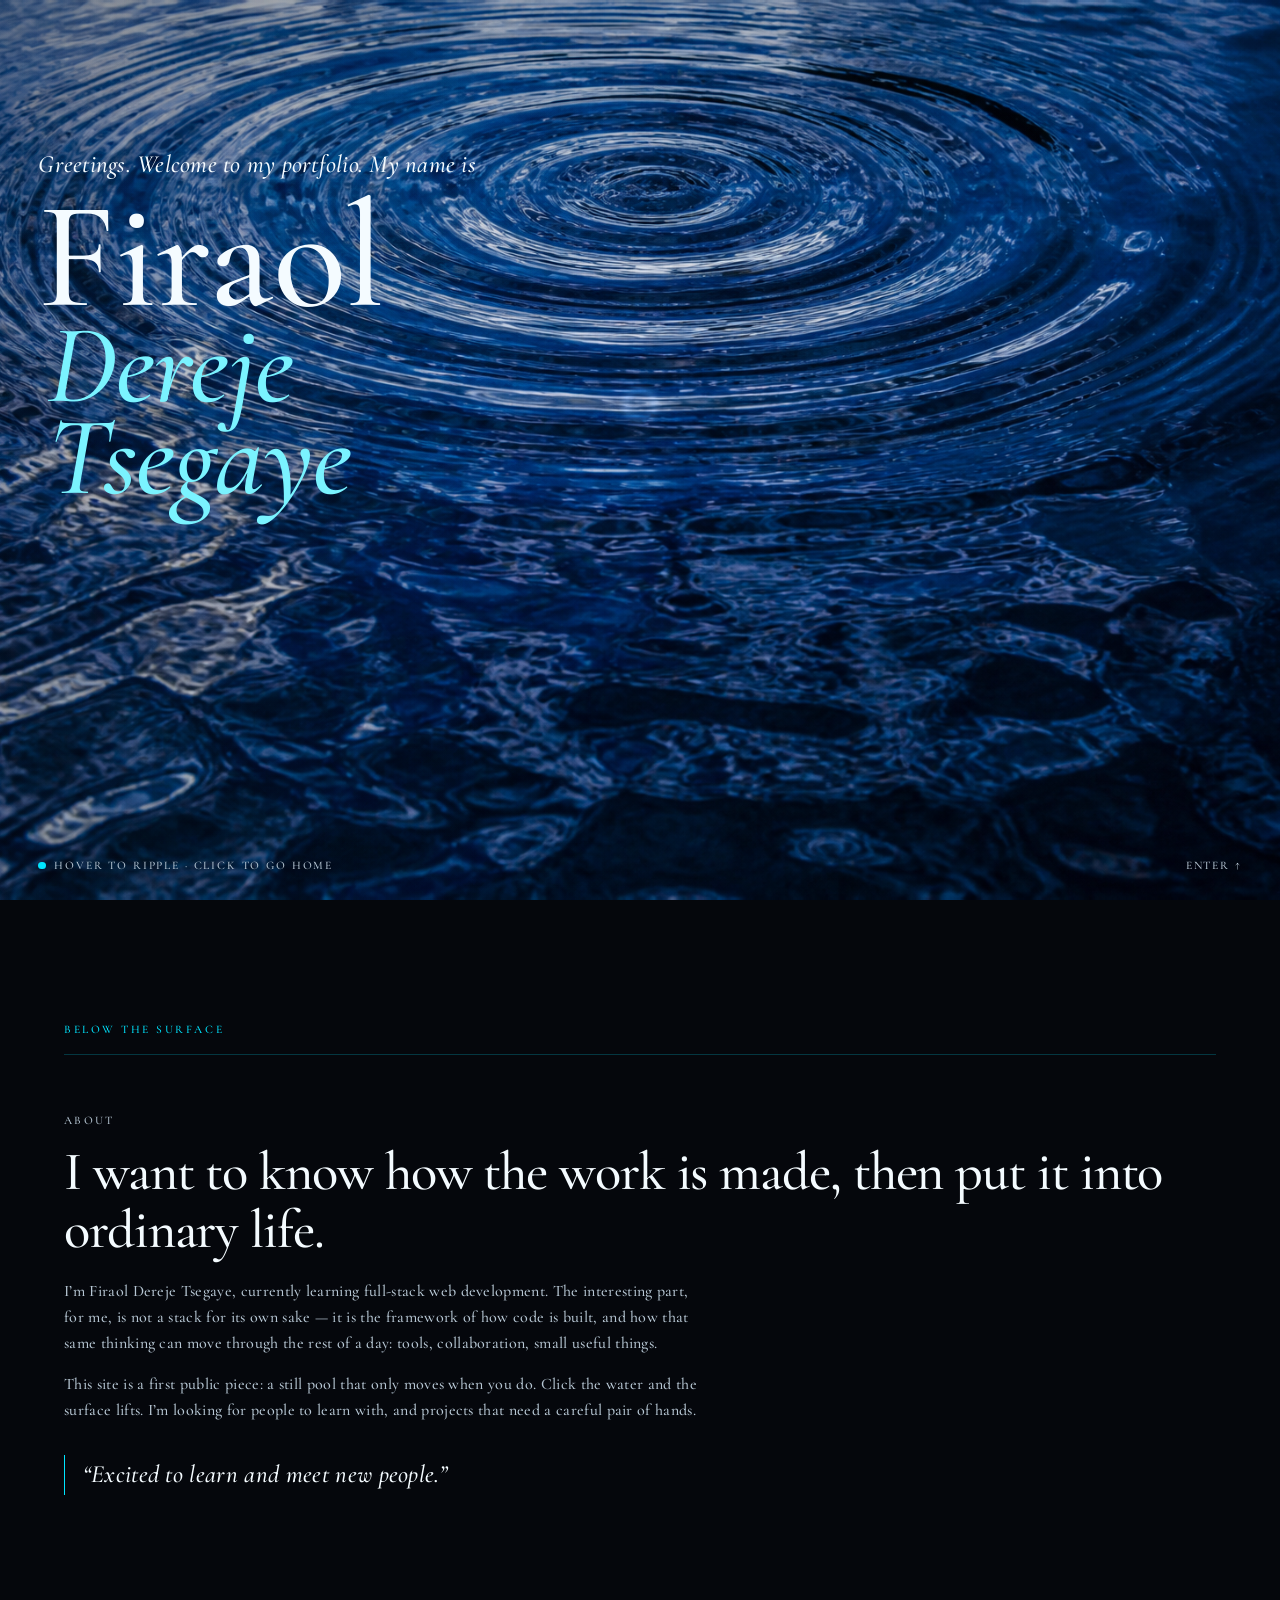
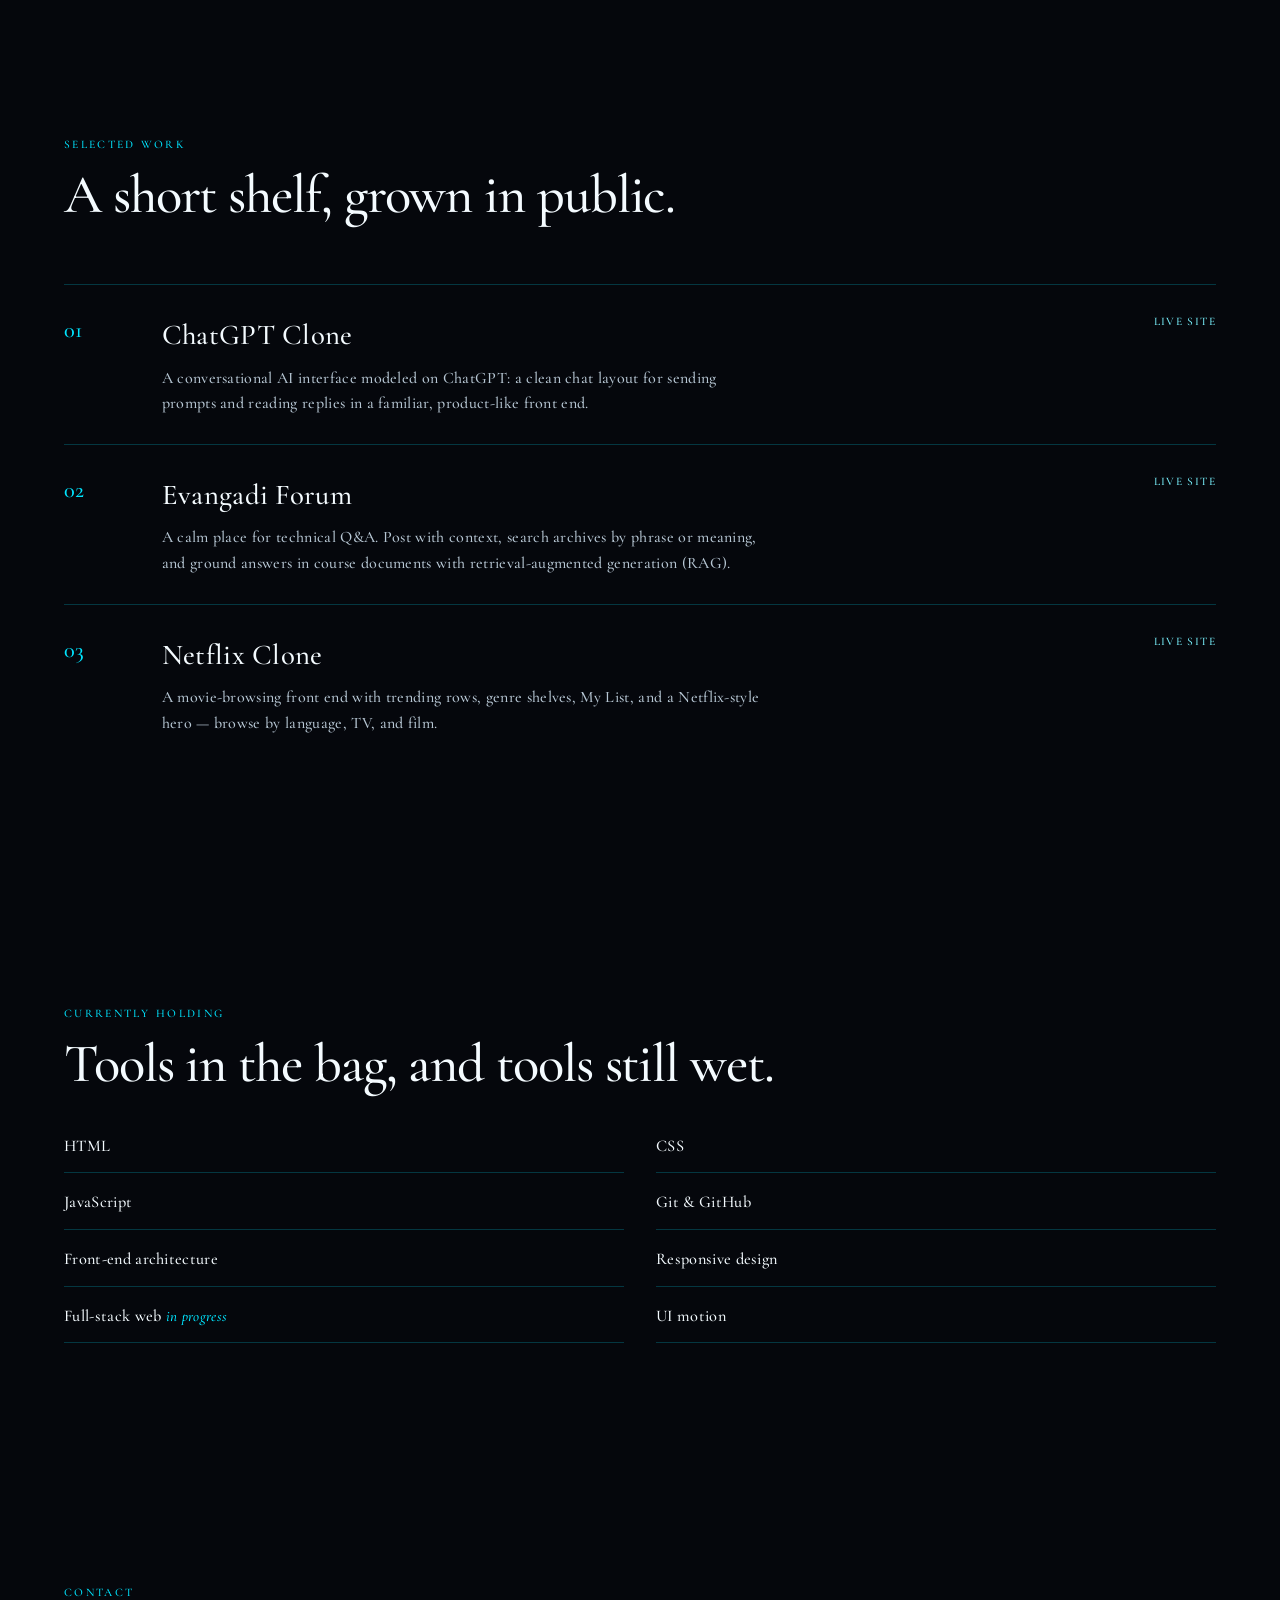
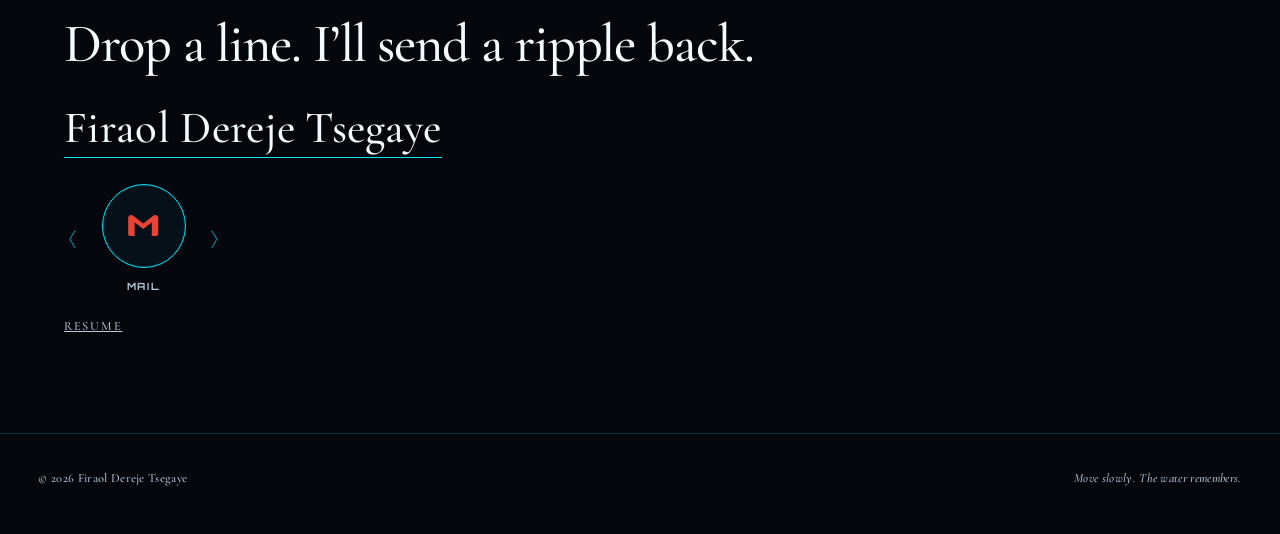
==== index.html @ aca21ef6 "Add files via upload" ====
<!DOCTYPE html>
<html lang="en">
  <head>
    <meta charset="UTF-8" />
    <meta name="viewport" content="width=device-width, initial-scale=1" />
    <title>Firaol Dereje Tsegaye — Digital Architect</title>
    <meta
      name="description"
      content="Portfolio of Firaol Dereje Tsegaye. Move across the water, then click to enter a neon home built for front-end architecture and responsive design."
    />
    <link rel="icon" href="assets/favicon.svg" type="image/svg+xml" />
    <link rel="preconnect" href="https://fonts.googleapis.com" />
    <link rel="preconnect" href="https://fonts.gstatic.com" crossorigin />
    <link
      href="https://fonts.googleapis.com/css2?family=Cormorant+Garamond:ital,wght@0,500;0,600;1,500&family=Orbitron:wght@500;700;800&family=Rajdhani:wght@400;500;600;700&family=Share+Tech+Mono&display=swap"
      rel="stylesheet"
    />
    <link rel="stylesheet" href="css/styles.css" />
  </head>
  <body class="is-splash">
    <a class="skip" href="#home">Skip to home</a>

    <section class="splash" id="splash" aria-label="Water surface intro" tabindex="0">
      <canvas id="water" class="water" aria-hidden="true"></canvas>
      <div class="hero-shade"></div>
      <div class="hero-copy">
        <p class="greeting">Greetings. Welcome to my portfolio. My name is</p>
        <h1>
          <span class="given">Firaol</span>
          <span class="family">Dereje Tsegaye</span>
        </h1>
      </div>
      <p class="hint">
        <span class="hint-dot"></span>
        Hover to ripple · Click to go home
      </p>
      <p class="dive">Enter <span aria-hidden="true">↑</span></p>
    </section>

    <header class="site-header">
      <a class="mark" href="#splash" id="back-to-surface" aria-label="Return to water surface">
        <span class="mark-rings" aria-hidden="true"></span>
        <span class="mark-name">FDT</span>
      </a>
      <button class="nav-toggle" type="button" aria-expanded="false" aria-controls="site-nav">
        <span class="sr-only">Menu</span>
        <span></span>
        <span></span>
      </button>
      <nav id="site-nav" class="nav" aria-label="Primary">
        <a href="#home">Home</a>
        <a href="#work">Projects</a>
        <a href="#about">About</a>
        <a href="#contact">Contact</a>
      </nav>
    </header>

    <main aria-hidden="true">
      <section class="home" id="home">
        <canvas id="water-home" class="water water-home" aria-hidden="true"></canvas>
        <div class="home-shade"></div>
        <div class="home-grid" aria-hidden="true"></div>
        <div class="home-floor" aria-hidden="true"></div>
        <pre class="home-code home-code-a" aria-hidden="true">const surface = {
  ripple(x, y) {
    energy.write(x, y);
    return render();
  }
};</pre>
        <pre class="home-code home-code-b" aria-hidden="true">&lt;Architect
  stack="front-end"
  mode="responsive"
/&gt;</pre>

        <div class="home-layout">
          <div class="home-copy">
            <p class="home-badge">DIGITAL ARCHITECT_</p>
            <h2 class="home-title">
              BUILDING THE <span class="accent">WEB_</span>
              ONE LINE OF CODE AT A TIME.
            </h2>
            <p class="home-bio">
              I am Firaol Dereje Tsegaye, a passionate web developer dedicated to
              turning complex concepts into clean, intuitive, and high-performing
              digital experiences. I specialize in front-end architecture and
              responsive design.
            </p>
            <div class="home-cta">
              <a class="btn btn-solid" href="#work">&gt; EXPLORE PROJECTS</a>
              <a class="btn btn-ghost" href="resume.html">&gt; VIEW RESUME</a>
            </div>
          </div>
        </div>
      </section>

      <section class="panel about" id="about">
        <div class="panel-rule" aria-hidden="true">below the surface</div>
        <div class="about-grid reveal">
          <div class="about-copy">
            <p class="kicker">About</p>
            <h2>I want to know how the work is made, then put it into ordinary life.</h2>
            <p>
              I’m Firaol Dereje Tsegaye, currently learning full-stack web development.
              The interesting part, for me, is not a stack for its own sake — it is
              the framework of how code is built, and how that same thinking can
              move through the rest of a day: tools, collaboration, small useful things.
            </p>
            <p>
              This site is a first public piece: a still pool that only moves when you do.
              Click the water and the surface lifts. I’m looking for people to learn with,
              and projects that need a careful pair of hands.
            </p>
            <blockquote>
              “Excited to learn and meet new people.”
            </blockquote>
          </div>
        </div>
      </section>

      <section class="panel work" id="work">
        <div class="panel-head reveal">
          <p class="kicker">Selected work</p>
          <h2>A short shelf, grown in public.</h2>
        </div>
        <ol class="work-list">
          <li class="reveal">
            <span class="idx">01</span>
            <div>
              <h3>
                <a class="preview-link" href="https://gpt-clone-phi-virid.vercel.app" target="_blank" rel="noopener noreferrer">
                  ChatGPT Clone
                  <span class="preview-pop" aria-hidden="true">
                    <img src="assets/projects/chatgpt-clone.png" alt="" width="1440" height="900" />
                  </span>
                </a>
              </h3>
              <p>
                A conversational AI interface modeled on ChatGPT: a clean chat
                layout for sending prompts and reading replies in a familiar,
                product-like front end.
              </p>
            </div>
            <a class="meta preview-link" href="https://gpt-clone-phi-virid.vercel.app" target="_blank" rel="noopener noreferrer">
              Live site
              <span class="preview-pop" aria-hidden="true">
                <img src="assets/projects/chatgpt-clone.png" alt="" width="1440" height="900" />
              </span>
            </a>
          </li>
          <li class="reveal">
            <span class="idx">02</span>
            <div>
              <h3>
                <a class="preview-link" href="https://ai-powered-evangadi-forum-project-drab.vercel.app" target="_blank" rel="noopener noreferrer">
                  Evangadi Forum
                  <span class="preview-pop" aria-hidden="true">
                    <img src="assets/projects/evangadi-forum.png" alt="" width="1440" height="900" />
                  </span>
                </a>
              </h3>
              <p>
                A calm place for technical Q&amp;A. Post with context, search archives
                by phrase or meaning, and ground answers in course documents with
                retrieval-augmented generation (RAG).
              </p>
            </div>
            <a class="meta preview-link" href="https://ai-powered-evangadi-forum-project-drab.vercel.app" target="_blank" rel="noopener noreferrer">
              Live site
              <span class="preview-pop" aria-hidden="true">
                <img src="assets/projects/evangadi-forum.png" alt="" width="1440" height="900" />
              </span>
            </a>
          </li>
          <li class="reveal">
            <span class="idx">03</span>
            <div>
              <h3>
                <a class="preview-link" href="https://netclonemovie.netlify.app" target="_blank" rel="noopener noreferrer">
                  Netflix Clone
                  <span class="preview-pop" aria-hidden="true">
                    <img src="assets/projects/netflix-clone.png" alt="" width="1280" height="682" />
                  </span>
                </a>
              </h3>
              <p>
                A movie-browsing front end with trending rows, genre shelves,
                My List, and a Netflix-style hero — browse by language, TV, and film.
              </p>
            </div>
            <a class="meta preview-link" href="https://netclonemovie.netlify.app" target="_blank" rel="noopener noreferrer">
              Live site
              <span class="preview-pop" aria-hidden="true">
                <img src="assets/projects/netflix-clone.png" alt="" width="1280" height="682" />
              </span>
            </a>
          </li>
        </ol>
      </section>

      <section class="panel skills" id="skills">
        <div class="skills-grid reveal">
          <div>
            <p class="kicker">Currently holding</p>
            <h2>Tools in the bag, and tools still wet.</h2>
          </div>
          <ul class="inventory">
            <li>HTML</li>
            <li>CSS</li>
            <li>JavaScript</li>
            <li>Git &amp; GitHub</li>
            <li>Front-end architecture</li>
            <li>Responsive design</li>
            <li>Full-stack web <em>in progress</em></li>
            <li>UI motion</li>
          </ul>
        </div>
      </section>

      <section class="panel contact" id="contact">
        <div class="contact-block reveal">
          <p class="kicker">Contact</p>
          <h2>Drop a line. I’ll send a ripple back.</h2>
          <p class="mail">Firaol Dereje Tsegaye</p>
          <div class="contact-shuffle" data-contact-shuffle>
            <button class="contact-arrow contact-arrow-prev" type="button" aria-label="Previous contact">
              <svg viewBox="0 0 8 22" aria-hidden="true">
                <path d="M7 1 1 11l6 10" fill="none" stroke="currentColor" stroke-width="1.15" stroke-linecap="round" stroke-linejoin="round" />
              </svg>
            </button>
            <div class="contact-viewport">
              <div class="contact-track">
            <a class="contact-orb contact-orb--mail is-active" href="mailto:firaoltsehaye183@gmail.com" aria-label="Email firaoltsehaye183@gmail.com">
              <span class="contact-disc">
                <span class="contact-orb-light" aria-hidden="true"></span>
                <svg class="contact-orb-logo" viewBox="0 0 24 24" aria-hidden="true">
                  <path fill="currentColor" d="M1.5 6.2v11.1c0 .9.7 1.6 1.6 1.6H6V9.2l6 4.7 6-4.7V18.9h2.9c.9 0 1.6-.7 1.6-1.6V6.2c0-1.7-1.9-2.7-3.3-1.6L12 10.1 4.8 4.6C3.4 3.5 1.5 4.5 1.5 6.2Z"/>
                </svg>
              </span>
              <span class="contact-orb-name">Mail</span>
            </a>
            <a class="contact-orb contact-orb--phone" href="tel:+13017289573" aria-label="Call 301-728-9573" tabindex="-1" aria-hidden="true">
              <span class="contact-disc">
                <span class="contact-orb-light" aria-hidden="true"></span>
                <svg class="contact-orb-logo" viewBox="0 0 24 24" aria-hidden="true">
                  <path fill="currentColor" d="M7.1 2.8h2.4l1.2 3.5-2 1.4a13.2 13.2 0 0 0 6.6 6.6l1.4-2 3.5 1.2v2.4c0 1.1-.9 2-2 2C10.4 18 6 13.6 6 4.8c0-1.1.9-2 2-2Z"/>
                </svg>
              </span>
              <span class="contact-orb-name">Phone</span>
            </a>
            <a class="contact-orb contact-orb--telegram" href="https://t.me/Truthabove" target="_blank" rel="noopener noreferrer" aria-label="Telegram @Truthabove" tabindex="-1" aria-hidden="true">
              <span class="contact-disc">
                <span class="contact-orb-light" aria-hidden="true"></span>
                <svg class="contact-orb-logo" viewBox="0 0 24 24" aria-hidden="true">
                  <path fill="currentColor" d="M21.5 3.6 2.7 10.8c-1 .4-1 1.2-.2 1.5l4.8 1.5 1.8 5.6c.2.7.8.9 1.3.4l2.6-2.8 4.9 3.6c.9.6 1.6.3 1.8-.8L22.8 4.9c.3-1.2-.4-1.7-1.3-1.3Z"/>
                </svg>
              </span>
              <span class="contact-orb-name">Telegram</span>
            </a>
            <a class="contact-orb contact-orb--github" href="https://github.com/" target="_blank" rel="noopener noreferrer" aria-label="GitHub" tabindex="-1" aria-hidden="true">
              <span class="contact-disc">
                <span class="contact-orb-light" aria-hidden="true"></span>
                <svg class="contact-orb-logo" viewBox="0 0 24 24" aria-hidden="true">
                  <path fill="currentColor" d="M12 1.6C6.2 1.6 1.5 6.3 1.5 12.1c0 4.6 3 8.6 7.2 10 .5.1.7-.2.7-.5v-1.8c-2.9.6-3.5-1.4-3.5-1.4-.5-1.2-1.1-1.5-1.1-1.5-.9-.6.1-.6.1-.6 1 .1 1.6 1.1 1.6 1.1.9 1.6 2.4 1.1 3 .9.1-.7.4-1.1.6-1.4-2.3-.3-4.8-1.2-4.8-5.2 0-1.1.4-2.1 1.1-2.8-.1-.3-.5-1.4.1-2.9 0 0 .9-.3 2.9 1.1a10 10 0 0 1 5.3 0c2-1.4 2.9-1.1 2.9-1.1.6 1.5.2 2.6.1 2.9.7.7 1.1 1.7 1.1 2.8 0 4-2.5 4.9-4.8 5.2.4.3.7 1 .7 2v2.3c0 .3.2.6.7.5 4.2-1.4 7.2-5.4 7.2-10C22.5 6.3 17.8 1.6 12 1.6Z"/>
                </svg>
              </span>
              <span class="contact-orb-name">GitHub</span>
            </a>
              </div>
            </div>
            <button class="contact-arrow contact-arrow-next" type="button" aria-label="Next contact">
              <svg viewBox="0 0 8 22" aria-hidden="true">
                <path d="M1 1l6 10-6 10" fill="none" stroke="currentColor" stroke-width="1.15" stroke-linecap="round" stroke-linejoin="round" />
              </svg>
            </button>
          </div>
          <div class="contact-links">
            <a href="resume.html">Resume</a>
          </div>
        </div>
      </section>
    </main>

    <footer class="site-footer">
      <p>© <span id="year">2026</span> Firaol Dereje Tsegaye</p>
      <p class="quiet">Move slowly. The water remembers.</p>
    </footer>

    <script type="module" src="js/site.js"></script>
  </body>
</html>
<!-- made by Firaol Dereje Tsegaye -->
---- css/styles.css ----
:root {
  --ink: #05070c;
  --deep: #070b12;
  --pool: #0a1420;
  --mist: #b7c7d4;
  --foam: #f4fbff;
  --gold: #00e5ff;
  --gold-soft: #7af3ff;
  --cyan: #00e5ff;
  --cyan-dim: rgba(0, 229, 255, 0.18);
  --line: rgba(0, 229, 255, 0.22);
  --serif: "Cormorant Garamond", "Palatino Linotype", Palatino, "Times New Roman", serif;
  --sans: "Rajdhani", "Segoe UI", Helvetica, Arial, sans-serif;
  --display: "Orbitron", "Rajdhani", sans-serif;
  --mono: "Share Tech Mono", "Courier New", monospace;
  --pad: clamp(1.25rem, 3vw, 2.5rem);
  --max: 72rem;
}

*,
*::before,
*::after {
  box-sizing: border-box;
}

html {
  scroll-behavior: smooth;
}

body {
  margin: 0;
  color: var(--foam);
  background: var(--ink);
  font-family: var(--sans);
  font-weight: 500;
  line-height: 1.6;
  letter-spacing: 0.02em;
}

body.is-splash {
  overflow: hidden;
  font-family: var(--serif);
}

body.is-entered {
  font-family: var(--sans);
}

img {
  max-width: 100%;
  display: block;
}

a {
  color: inherit;
}

.skip {
  position: absolute;
  left: 1rem;
  top: -4rem;
  z-index: 50;
  padding: 0.6rem 0.9rem;
  background: var(--cyan);
  color: var(--ink);
  text-decoration: none;
}

.skip:focus {
  top: 1rem;
}

.sr-only {
  position: absolute;
  width: 1px;
  height: 1px;
  padding: 0;
  margin: -1px;
  overflow: hidden;
  clip: rect(0, 0, 0, 0);
  white-space: nowrap;
  border: 0;
}

.site-header {
  position: fixed;
  inset: 0 0 auto;
  z-index: 8;
  display: flex;
  align-items: center;
  justify-content: space-between;
  padding: 1.1rem var(--pad);
  opacity: 0;
  pointer-events: none;
  transition: opacity 0.4s ease 0.45s;
}

body.is-entered .site-header {
  opacity: 1;
  pointer-events: auto;
}

.mark {
  display: flex;
  align-items: center;
  gap: 0.7rem;
  text-decoration: none;
  font-size: 0.78rem;
  letter-spacing: 0.18em;
  text-transform: uppercase;
}

.mark-rings {
  width: 1.35rem;
  height: 1.35rem;
  border: 1px solid var(--cyan);
  border-radius: 50%;
  box-shadow: 0 0 0 4px rgba(0, 229, 255, 0.18), 0 0 0 8px rgba(0, 229, 255, 0.08);
}

.nav {
  display: flex;
  gap: 1.6rem;
}

.nav a {
  text-decoration: none;
  font-size: 0.72rem;
  letter-spacing: 0.16em;
  text-transform: uppercase;
  color: var(--mist);
  position: relative;
}

.nav a.is-active,
.nav a:hover {
  color: var(--foam);
}

.nav a.is-active::after {
  content: "";
  position: absolute;
  left: 0;
  right: 0;
  bottom: -0.35rem;
  height: 1px;
  background: var(--cyan);
}

.nav-toggle {
  display: none;
  width: 2.4rem;
  height: 2.4rem;
  border: 1px solid var(--line);
  background: transparent;
  padding: 0;
}

.nav-toggle span:not(.sr-only) {
  display: block;
  width: 1rem;
  height: 1px;
  margin: 0.28rem auto;
  background: var(--foam);
}

.splash {
  position: fixed;
  inset: 0;
  z-index: 30;
  min-height: 100dvh;
  isolation: isolate;
  overflow: hidden;
  touch-action: manipulation;
  cursor: pointer;
  transform: translateY(0);
  transition: transform 1.05s cubic-bezier(0.76, 0, 0.18, 1);
}

body.is-entered .splash {
  transform: translateY(-110%);
  pointer-events: none;
}

.hero-copy h1 {
  margin: 0;
  font-family: var(--serif);
  font-weight: 500;
  line-height: 0.82;
  letter-spacing: -0.03em;
  transition: font-family 0.45s ease, letter-spacing 0.45s ease, font-weight 0.45s ease;
}

body.is-entered .splash h1 {
  font-family: var(--display);
  font-weight: 700;
  letter-spacing: 0.04em;
  text-transform: uppercase;
  line-height: 0.9;
}

body.is-entered .splash h1 .family {
  font-style: normal;
}

.water {
  position: absolute;
  inset: 0;
  width: 100%;
  height: 100%;
  display: block;
}

.hero-shade {
  position: absolute;
  inset: 0;
  background:
    linear-gradient(180deg, rgba(5, 10, 20, 0.22), transparent 32%),
    linear-gradient(90deg, rgba(5, 10, 20, 0.28), transparent 48%);
  pointer-events: none;
}

.hero-copy {
  position: relative;
  z-index: 2;
  max-width: 38rem;
  padding: calc(7rem + 4vh) var(--pad) 8rem;
  pointer-events: none;
}

.greeting {
  margin: 0 0 0.85rem;
  max-width: 28rem;
  font-family: var(--serif);
  font-size: clamp(1.15rem, 2.4vw, 1.55rem);
  font-weight: 500;
  font-style: italic;
  line-height: 1.35;
  letter-spacing: 0.01em;
  color: var(--foam);
}

h1 .given,
h1 .family {
  display: block;
  font-size: clamp(4.4rem, 14vw, 9.5rem);
}

h1 .family {
  font-style: italic;
  color: var(--gold-soft);
  padding-left: 0.08em;
  font-size: clamp(3.2rem, 10vw, 7rem);
}

.hint,
.dive {
  position: absolute;
  z-index: 2;
  font-size: 0.72rem;
  letter-spacing: 0.16em;
  text-transform: uppercase;
  color: var(--mist);
}

.hint {
  left: var(--pad);
  bottom: 1.6rem;
  display: flex;
  align-items: center;
  gap: 0.55rem;
  margin: 0;
  pointer-events: none;
}

.hint-dot {
  width: 0.45rem;
  height: 0.45rem;
  border-radius: 50%;
  background: var(--cyan);
  box-shadow: 0 0 0 0 rgba(0, 229, 255, 0.6);
  animation: pulse 2.4s ease-out infinite;
}

.dive {
  right: var(--pad);
  bottom: 1.6rem;
  margin: 0;
  pointer-events: none;
}

.panel {
  position: relative;
  padding: clamp(4.5rem, 10vw, 7.5rem) var(--pad);
  background: var(--ink);
}

.panel-rule {
  max-width: var(--max);
  margin: 0 auto 3.5rem;
  padding-bottom: 1rem;
  border-bottom: 1px solid var(--line);
  font-size: 0.72rem;
  letter-spacing: 0.22em;
  text-transform: uppercase;
  color: var(--gold);
}

.kicker {
  margin: 0 0 0.8rem;
  font-size: 0.72rem;
  letter-spacing: 0.2em;
  text-transform: uppercase;
  color: var(--gold);
}

h2 {
  margin: 0 0 1.2rem;
  font-family: var(--serif);
  font-size: clamp(2.1rem, 4.4vw, 3.4rem);
  font-weight: 500;
  line-height: 1.08;
  letter-spacing: -0.02em;
}

.about-grid,
.skills-grid,
.work-list,
.panel-head,
.contact-block {
  max-width: var(--max);
  margin: 0 auto;
}

.about-copy p {
  color: var(--mist);
  max-width: 40rem;
}

blockquote {
  margin: 2rem 0 0;
  padding-left: 1.1rem;
  border-left: 1px solid var(--gold);
  font-family: var(--serif);
  font-size: 1.55rem;
  font-style: italic;
  color: var(--foam);
}

.work-list {
  list-style: none;
  padding: 2.5rem 0 0;
  margin: 0 auto;
}

.work-list li {
  display: grid;
  grid-template-columns: 4.5rem 1fr auto;
  gap: 1.2rem 1.6rem;
  padding: 1.7rem 0;
  border-top: 1px solid var(--line);
  align-items: start;
}

.preview-link {
  position: relative;
  display: inline-block;
}

.preview-pop {
  position: absolute;
  left: 0;
  top: calc(100% + 0.65rem);
  bottom: auto;
  width: min(24rem, 72vw);
  padding: 0.35rem;
  background: #071018;
  border: 1px solid var(--cyan);
  box-shadow: 0 16px 48px rgba(0, 0, 0, 0.55), 0 0 24px rgba(0, 229, 255, 0.18);
  opacity: 0;
  visibility: hidden;
  pointer-events: none;
  transform: translateY(0.35rem) scale(0.98);
  transition: opacity 0.18s ease, transform 0.18s ease, visibility 0.18s ease;
  z-index: 40;
}

.preview-pop img {
  display: block;
  width: 100%;
  height: auto;
  aspect-ratio: 16 / 10;
  object-fit: cover;
  object-position: top center;
}

.preview-link.meta .preview-pop,
.resume-tech .preview-pop {
  left: auto;
  right: 0;
}

.preview-link:hover .preview-pop,
.preview-link.is-hot .preview-pop,
.preview-link:focus-visible .preview-pop {
  opacity: 1;
  visibility: visible;
  transform: none;
}

.idx {
  font-family: var(--serif);
  font-size: 1.4rem;
  color: var(--gold);
}

.work-list h3 {
  margin: 0 0 0.45rem;
  font-family: var(--serif);
  font-size: 1.8rem;
  font-weight: 500;
}

.work-list h3 a {
  text-decoration: none;
}

.work-list h3 a:hover {
  color: var(--gold-soft);
}

.work-list p {
  margin: 0;
  color: var(--mist);
  max-width: 38rem;
}

.meta {
  font-size: 0.72rem;
  letter-spacing: 0.12em;
  text-transform: uppercase;
  color: var(--gold-soft);
  text-decoration: none;
  white-space: nowrap;
}

.inventory {
  display: grid;
  grid-template-columns: 1fr 1fr;
  gap: 0.15rem 2rem;
  list-style: none;
  margin: 0;
  padding: 0.4rem 0 0;
}

.inventory li {
  padding: 0.85rem 0;
  border-bottom: 1px solid var(--line);
  font-size: 1.02rem;
}

.inventory em {
  font-family: var(--serif);
  font-style: italic;
  color: var(--gold);
  font-size: 0.92em;
}

.contact {
  padding-bottom: 6rem;
}

.mail {
  display: inline-block;
  margin: 0.4rem 0 1.6rem;
  font-family: var(--serif);
  font-size: clamp(1.6rem, 4vw, 2.8rem);
  text-decoration: none;
  border-bottom: 1px solid var(--gold);
  line-height: 1.3;
}

.mail:hover {
  color: var(--gold-soft);
}

.contact-shuffle {
  --contact-slot: 6.75rem;
  display: flex;
  align-items: center;
  gap: 0.55rem;
  margin: 0 0 1.4rem;
}

.contact-viewport {
  width: var(--contact-slot);
  overflow: hidden;
}

.contact-track {
  display: flex;
  width: max-content;
  transform: translate3d(calc(var(--contact-i, 0) * var(--contact-slot) * -1), 0, 0);
  transition: transform 0.48s cubic-bezier(0.22, 1, 0.36, 1);
}

.contact-arrow {
  display: grid;
  place-items: center;
  flex: 0 0 auto;
  width: 1.05rem;
  height: 2.6rem;
  padding: 0;
  border: none;
  background: transparent;
  color: var(--cyan);
  cursor: pointer;
  opacity: 0.72;
}

.contact-arrow svg {
  display: block;
  width: 0.42rem;
  height: 1.15rem;
}

.contact-arrow:hover,
.contact-arrow:focus-visible {
  opacity: 1;
}

.contact-arrow:focus-visible {
  outline: 1px solid var(--gold-soft);
  outline-offset: 3px;
}

.contact-orb {
  display: flex;
  flex-direction: column;
  align-items: center;
  gap: 0.7rem;
  flex: 0 0 var(--contact-slot);
  width: var(--contact-slot);
  text-decoration: none;
  color: inherit;
}

.contact-disc {
  position: relative;
  width: 5.25rem;
  height: 5.25rem;
  border-radius: 50%;
  border: 1.5px solid var(--cyan);
  background: #061018;
  overflow: hidden;
  isolation: isolate;
  display: grid;
  place-items: center;
  box-shadow: inset 0 0 0 1px rgba(0, 229, 255, 0.12);
}

.contact-orb-light {
  position: absolute;
  inset: 0;
  border-radius: 50%;
  background: radial-gradient(circle at 50% 38%, #ffffff 0%, #f4f7fb 46%, #e7eef4 100%);
  opacity: 0;
  transform: scale(0.12);
  pointer-events: none;
  transition: opacity 0.28s ease, transform 0.48s cubic-bezier(0.22, 1, 0.36, 1);
}

.contact-orb-logo {
  position: relative;
  z-index: 1;
  width: 2.15rem;
  height: 2.15rem;
  pointer-events: none;
  transform: scale(1);
  transition: transform 0.34s cubic-bezier(0.22, 1, 0.36, 1), color 0.28s ease;
}

.contact-orb--mail { color: #EA4335; }
.contact-orb--telegram { color: #2AABEE; }
.contact-orb--phone,
.contact-orb--github { color: var(--foam); }

.contact-orb:hover .contact-orb-light,
.contact-orb:focus-visible .contact-orb-light {
  opacity: 1;
  transform: scale(1);
}

.contact-orb:hover .contact-orb-logo,
.contact-orb:focus-visible .contact-orb-logo {
  transform: scale(1.08);
}

.contact-orb--phone:hover,
.contact-orb--phone:focus-visible,
.contact-orb--github:hover,
.contact-orb--github:focus-visible {
  color: #111;
}

.contact-orb:focus-visible .contact-disc {
  outline: 1px solid var(--gold-soft);
  outline-offset: 4px;
}

.contact-orb-name {
  font-family: var(--display);
  font-size: 0.62rem;
  font-weight: 700;
  letter-spacing: 0.16em;
  text-transform: uppercase;
  color: var(--mist);
}

.contact-links {
  display: flex;
  gap: 1.5rem;
}

.contact-links a {
  font-size: 0.78rem;
  letter-spacing: 0.14em;
  text-transform: uppercase;
  color: var(--mist);
}

.site-footer {
  display: flex;
  justify-content: space-between;
  gap: 1rem;
  padding: 1.4rem var(--pad) 2rem;
  border-top: 1px solid var(--line);
  color: var(--mist);
  font-size: 0.78rem;
}

.quiet {
  font-family: var(--serif);
  font-style: italic;
}

.reveal {
  opacity: 0;
  transform: translateY(1.1rem);
  transition: opacity 0.8s ease, transform 0.8s ease;
}

.reveal.is-visible {
  opacity: 1;
  transform: none;
}

@keyframes pulse {
  0% { box-shadow: 0 0 0 0 rgba(0, 229, 255, 0.55); }
  100% { box-shadow: 0 0 0 12px rgba(0, 229, 255, 0); }
}

.home {
  position: relative;
  min-height: 100dvh;
  display: flex;
  align-items: center;
  overflow: hidden;
  padding: 6.5rem var(--pad) 4rem;
  background: #031018;
}

.water-home {
  z-index: 0;
  pointer-events: none;
}

.home-shade {
  position: absolute;
  inset: 0;
  z-index: 1;
  pointer-events: none;
  background:
    linear-gradient(180deg, rgba(2, 8, 14, 0.52) 0%, rgba(2, 8, 14, 0.22) 42%, rgba(2, 8, 14, 0.6) 100%),
    radial-gradient(ellipse 70% 60% at 50% 40%, transparent 18%, rgba(2, 10, 16, 0.42) 100%);
}

.home-grid {
  position: absolute;
  inset: 0;
  z-index: 1;
  background-image:
    linear-gradient(rgba(0, 229, 255, 0.055) 1px, transparent 1px),
    linear-gradient(90deg, rgba(0, 229, 255, 0.055) 1px, transparent 1px);
  background-size: 52px 52px;
  mask-image: radial-gradient(ellipse at 50% 40%, #000 28%, transparent 78%);
  pointer-events: none;
}

.home-floor {
  position: absolute;
  z-index: 1;
  left: -10%;
  right: -10%;
  bottom: -38%;
  height: 70%;
  background-image:
    linear-gradient(rgba(0, 229, 255, 0.2) 1px, transparent 1px),
    linear-gradient(90deg, rgba(0, 229, 255, 0.2) 1px, transparent 1px);
  background-size: 64px 64px;
  transform: perspective(500px) rotateX(62deg);
  transform-origin: top;
  pointer-events: none;
  opacity: 0.35;
}

.home-code {
  position: absolute;
  margin: 0;
  color: var(--cyan);
  font-family: var(--mono);
  font-size: 0.72rem;
  line-height: 1.55;
  opacity: 0.16;
  pointer-events: none;
  white-space: pre;
}

.home-code-a { top: 18%; right: 6%; }
.home-code-b { bottom: 16%; left: 6%; }

.home-layout {
  position: relative;
  z-index: 2;
  width: min(46rem, 100%);
  margin: 0 auto;
}

.home-badge {
  display: inline-block;
  margin: 0 0 1.3rem;
  padding: 0.42rem 0.85rem;
  border: 1px solid var(--cyan);
  color: var(--foam);
  font-family: var(--mono);
  font-size: 0.78rem;
  letter-spacing: 0.16em;
  box-shadow: 0 0 18px rgba(0, 229, 255, 0.35), inset 0 0 12px rgba(0, 229, 255, 0.08);
}

.home-title {
  margin: 0 0 1.2rem;
  font-family: var(--display);
  font-size: clamp(1.7rem, 4.2vw, 3.15rem);
  font-weight: 800;
  line-height: 1.12;
  letter-spacing: 0.04em;
  text-transform: uppercase;
}

.home-title .accent {
  color: var(--cyan);
  text-shadow: 0 0 18px rgba(0, 229, 255, 0.75);
}

.home-bio {
  max-width: 38rem;
  margin: 0 0 1.8rem;
  color: var(--mist);
  font-size: clamp(1rem, 1.6vw, 1.15rem);
  font-weight: 500;
}

.home-cta {
  display: flex;
  flex-wrap: wrap;
  gap: 0.9rem;
}

.btn {
  display: inline-flex;
  align-items: center;
  justify-content: center;
  padding: 0.78rem 1.15rem;
  border-radius: 0.35rem;
  font-family: var(--display);
  font-size: 0.72rem;
  font-weight: 700;
  letter-spacing: 0.12em;
  text-decoration: none;
  transition: transform 0.2s ease, box-shadow 0.2s ease, background 0.2s ease;
}

.btn-solid {
  background: var(--cyan);
  color: #041018;
  box-shadow: 0 0 22px rgba(0, 229, 255, 0.45);
}

.btn-ghost {
  border: 1px solid var(--cyan);
  color: var(--foam);
  background: transparent;
  box-shadow: 0 0 16px rgba(0, 229, 255, 0.12);
}

.btn:hover {
  transform: translateY(-2px);
}

.resume {
  max-width: 46rem;
  margin: 0 auto;
  padding: 7.5rem var(--pad) 4rem;
}

.resume section {
  margin-top: 2.4rem;
  padding-top: 1.4rem;
  border-top: 1px solid var(--line);
}

.resume h2 {
  font-family: var(--display);
  font-size: 0.78rem;
  letter-spacing: 0.16em;
  text-transform: uppercase;
  color: var(--cyan);
  margin: 0 0 1rem;
}

.resume-role {
  margin: 0.15rem 0 0.55rem;
  font-family: var(--display);
  font-size: 0.82rem;
  font-weight: 700;
  letter-spacing: 0.12em;
  text-transform: uppercase;
  color: var(--gold-soft);
}

.resume-meta {
  margin: 0;
  color: var(--mist);
  font-size: 0.92rem;
}

.resume-meta a {
  color: var(--cyan);
  text-decoration: none;
}

.resume p {
  color: var(--mist);
  margin: 0;
}

.resume-facts {
  list-style: none;
  margin: 0;
  padding: 0;
}

.resume-facts li {
  display: grid;
  gap: 0.2rem;
  padding: 0.75rem 0;
  border-bottom: 1px solid var(--line);
  color: var(--foam);
}

.resume-facts li:last-child {
  border-bottom: 0;
  padding-bottom: 0;
}

.resume-facts span {
  font-family: var(--mono);
  font-size: 0.72rem;
  letter-spacing: 0.12em;
  text-transform: uppercase;
  color: var(--cyan);
}

.resume-project + .resume-project {
  margin-top: 1.6rem;
}

.resume h3 {
  margin: 0 0 0.7rem;
  font-family: var(--sans);
  font-size: 1.15rem;
  font-weight: 700;
  color: var(--foam);
}

.resume h3 span {
  font-weight: 500;
  color: var(--gold-soft);
}

.resume-edu {
  font-size: 1.05rem;
}

.resume-project ul {
  margin: 0;
  padding: 0 0 0 1.1rem;
  color: var(--mist);
}

.resume-project li + li {
  margin-top: 0.45rem;
}

.resume-tech {
  margin: 0.75rem 0 0;
  font-family: var(--mono);
  font-size: 0.78rem;
  letter-spacing: 0.04em;
  color: var(--gold-soft);
}

.resume-tech a {
  color: var(--cyan);
  text-decoration: none;
  word-break: break-all;
}

.resume-tech a:hover {
  text-decoration: underline;
}

@keyframes blink {
  50% { opacity: 0; }
}

@media (max-width: 900px) {
  .home-code {
    display: none;
  }
}

@media (max-width: 800px) {
  .site-header {
    background: linear-gradient(180deg, rgba(5, 7, 12, 0.86), transparent);
  }

  .nav-toggle {
    display: block;
  }

  .nav {
    display: none;
    position: absolute;
    top: 100%;
    right: var(--pad);
    flex-direction: column;
    gap: 0.9rem;
    padding: 1rem 1.2rem;
    background: rgba(6, 16, 24, 0.92);
    border: 1px solid var(--line);
  }

  .nav.is-open {
    display: flex;
  }

  .work-list li {
    grid-template-columns: 1fr;
  }

  .work-list .meta {
    white-space: normal;
  }

  h1 .given {
    font-size: clamp(3.4rem, 18vw, 5.5rem);
  }

  h1 .family {
    font-size: clamp(2.2rem, 10vw, 3.4rem);
  }
}

@media (prefers-reduced-motion: reduce) {
  html { scroll-behavior: auto; }
  .reveal { opacity: 1; transform: none; transition: none; }
  .hint-dot, .home-title .accent::after { animation: none; }
  .splash { transition: none; }
  .preview-pop { transition: none; }
  .contact-orb-light,
  .contact-orb-logo,
  .contact-track { transition: none; }
}

/* made by Firaol Dereje Tsegaye */
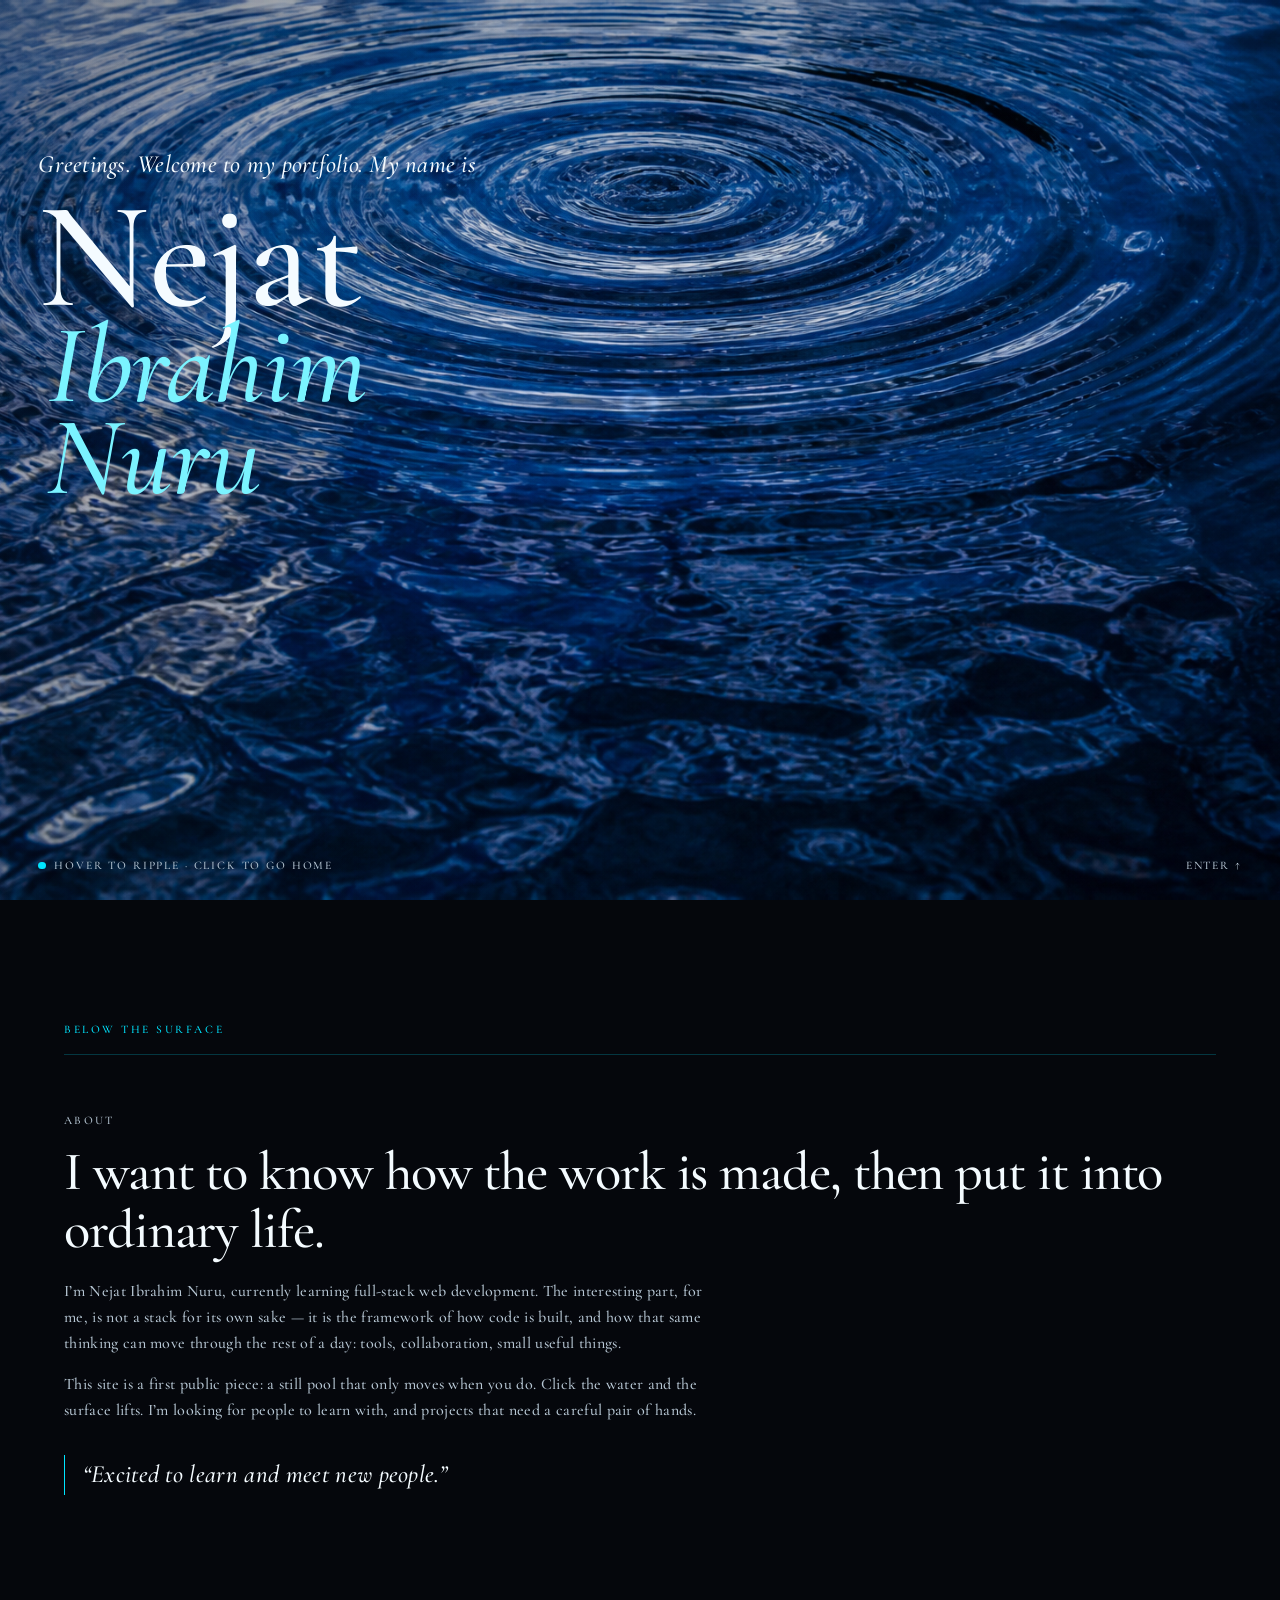
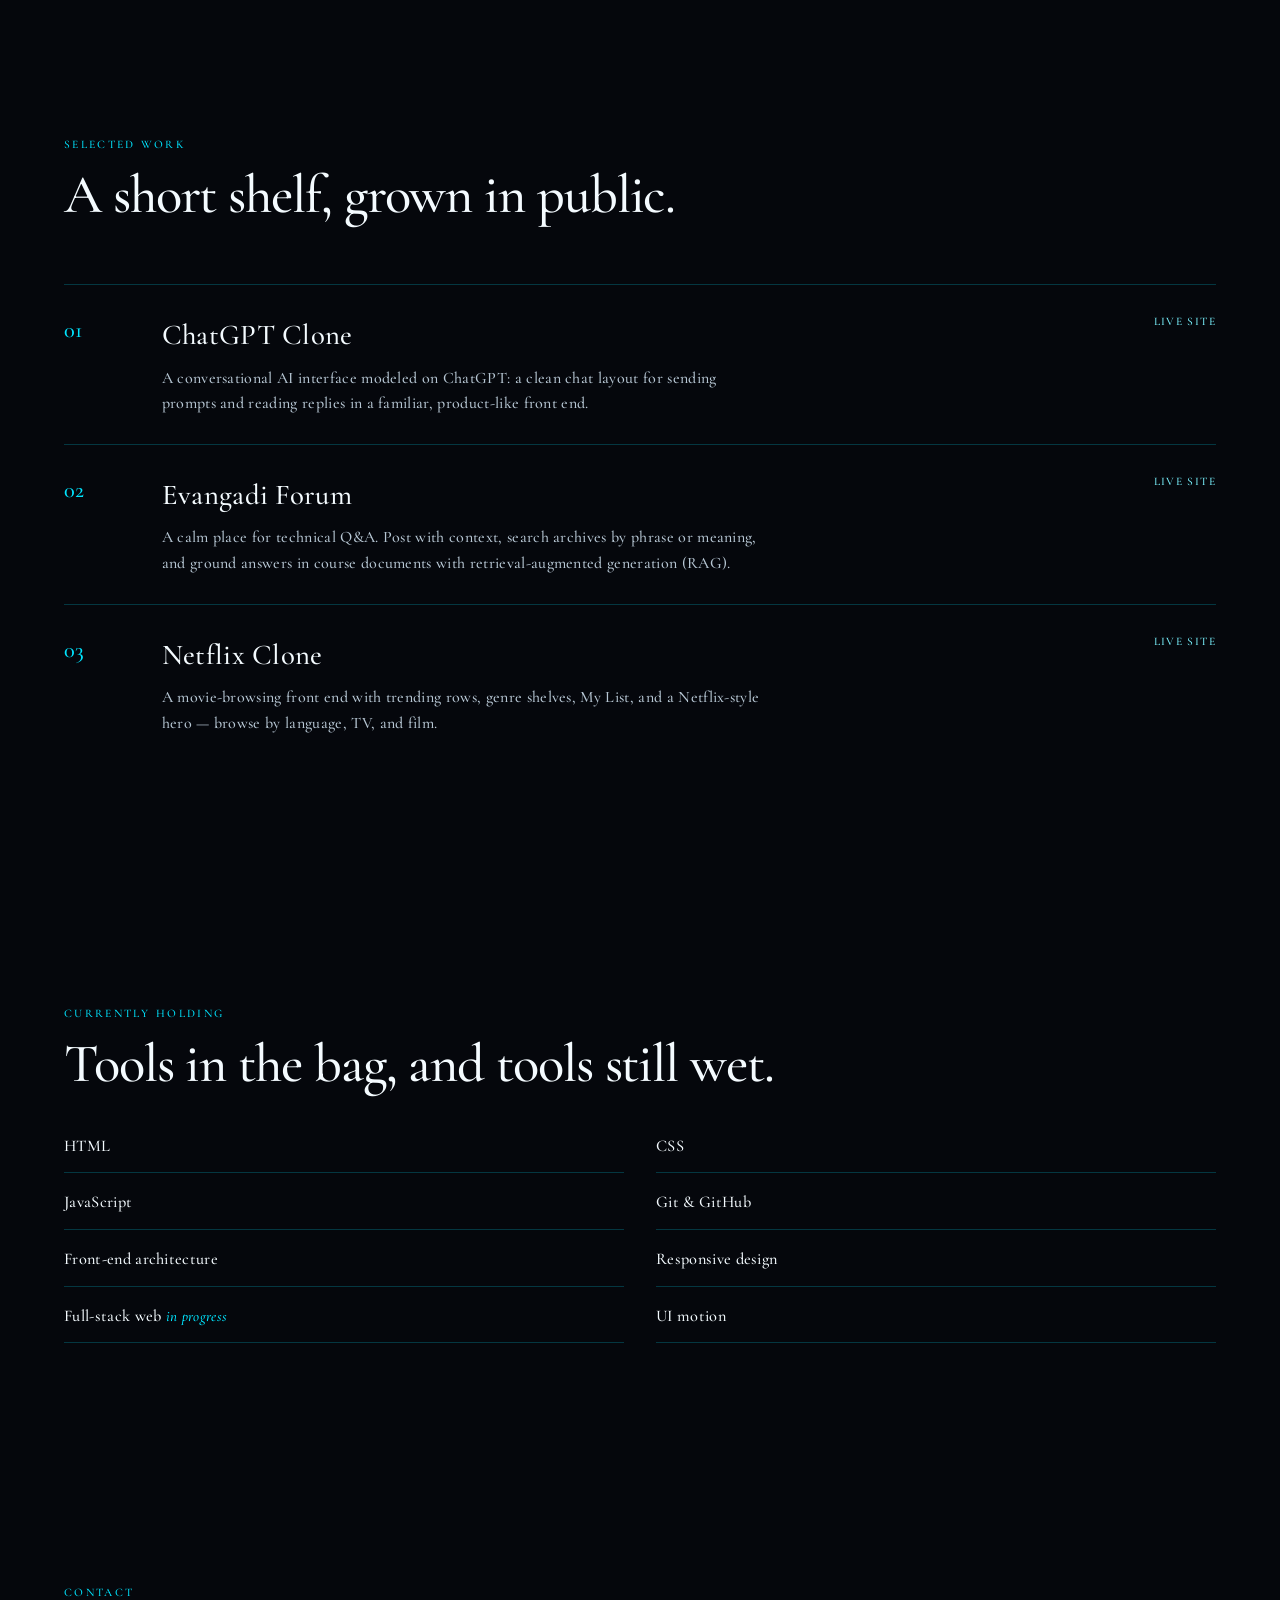
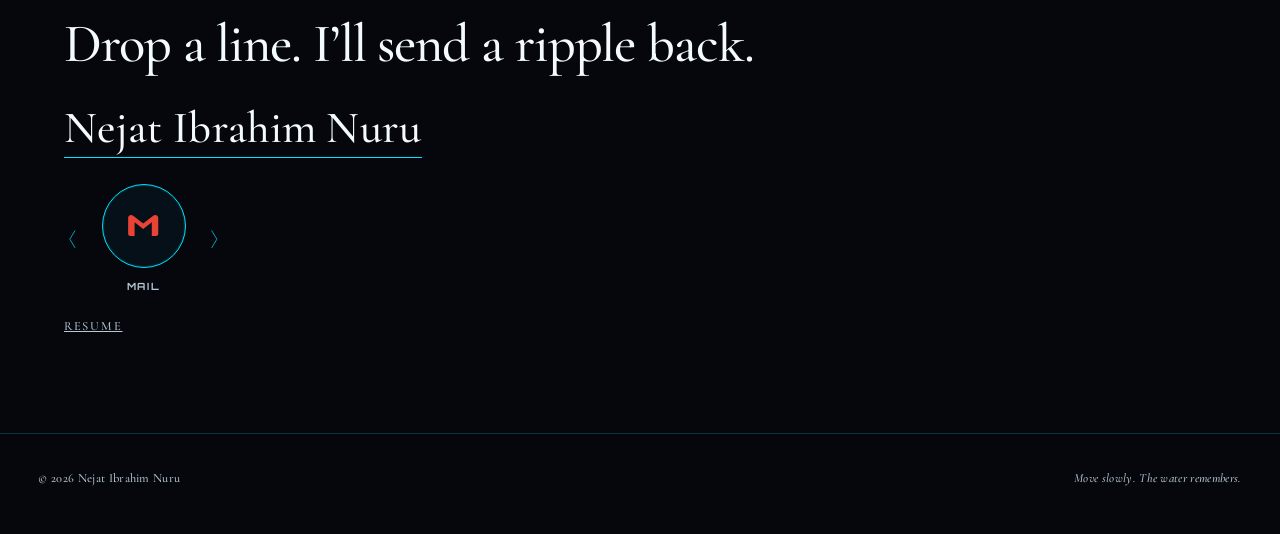
==== commit b365f31e: "Rename portfolio owner to Nejat Ibrahim Nuru Replace all occurrences of Firaol Dereje Tsegaye across" ====
--- a/index.html
+++ b/index.html
@@ -3,10 +3,10 @@
   <head>
     <meta charset="UTF-8" />
     <meta name="viewport" content="width=device-width, initial-scale=1" />
-    <title>Firaol Dereje Tsegaye — Digital Architect</title>
+    <title>Nejat Ibrahim Nuru — Digital Architect</title>
     <meta
       name="description"
-      content="Portfolio of Firaol Dereje Tsegaye. Move across the water, then click to enter a neon home built for front-end architecture and responsive design."
+      content="Portfolio of Nejat Ibrahim Nuru. Move across the water, then click to enter a neon home built for front-end architecture and responsive design."
     />
     <link rel="icon" href="assets/favicon.svg" type="image/svg+xml" />
     <link rel="preconnect" href="https://fonts.googleapis.com" />
@@ -26,8 +26,8 @@
       <div class="hero-copy">
         <p class="greeting">Greetings. Welcome to my portfolio. My name is</p>
         <h1>
-          <span class="given">Firaol</span>
-          <span class="family">Dereje Tsegaye</span>
+          <span class="given">Nejat</span>
+          <span class="family">Ibrahim Nuru</span>
         </h1>
       </div>
       <p class="hint">
@@ -40,7 +40,7 @@
     <header class="site-header">
       <a class="mark" href="#splash" id="back-to-surface" aria-label="Return to water surface">
         <span class="mark-rings" aria-hidden="true"></span>
-        <span class="mark-name">FDT</span>
+        <span class="mark-name">NIN</span>
       </a>
       <button class="nav-toggle" type="button" aria-expanded="false" aria-controls="site-nav">
         <span class="sr-only">Menu</span>
@@ -80,7 +80,7 @@
               ONE LINE OF CODE AT A TIME.
             </h2>
             <p class="home-bio">
-              I am Firaol Dereje Tsegaye, a passionate web developer dedicated to
+              I am Nejat Ibrahim Nuru, a passionate web developer dedicated to
               turning complex concepts into clean, intuitive, and high-performing
               digital experiences. I specialize in front-end architecture and
               responsive design.
@@ -100,7 +100,7 @@
             <p class="kicker">About</p>
             <h2>I want to know how the work is made, then put it into ordinary life.</h2>
             <p>
-              I’m Firaol Dereje Tsegaye, currently learning full-stack web development.
+              I’m Nejat Ibrahim Nuru, currently learning full-stack web development.
               The interesting part, for me, is not a stack for its own sake — it is
               the framework of how code is built, and how that same thinking can
               move through the rest of a day: tools, collaboration, small useful things.
@@ -220,7 +220,7 @@
         <div class="contact-block reveal">
           <p class="kicker">Contact</p>
           <h2>Drop a line. I’ll send a ripple back.</h2>
-          <p class="mail">Firaol Dereje Tsegaye</p>
+          <p class="mail">Nejat Ibrahim Nuru</p>
           <div class="contact-shuffle" data-contact-shuffle>
             <button class="contact-arrow contact-arrow-prev" type="button" aria-label="Previous contact">
               <svg viewBox="0 0 8 22" aria-hidden="true">
@@ -281,11 +281,11 @@
     </main>
 
     <footer class="site-footer">
-      <p>© <span id="year">2026</span> Firaol Dereje Tsegaye</p>
+      <p>© <span id="year">2026</span> Nejat Ibrahim Nuru</p>
       <p class="quiet">Move slowly. The water remembers.</p>
     </footer>
 
     <script type="module" src="js/site.js"></script>
   </body>
 </html>
-<!-- made by Firaol Dereje Tsegaye -->
+<!-- made by Nejat Ibrahim Nuru -->
--- a/css/styles.css
+++ b/css/styles.css
@@ -994,4 +994,4 @@
   .contact-track { transition: none; }
 }
 
-/* made by Firaol Dereje Tsegaye */
+/* made by Nejat Ibrahim Nuru */
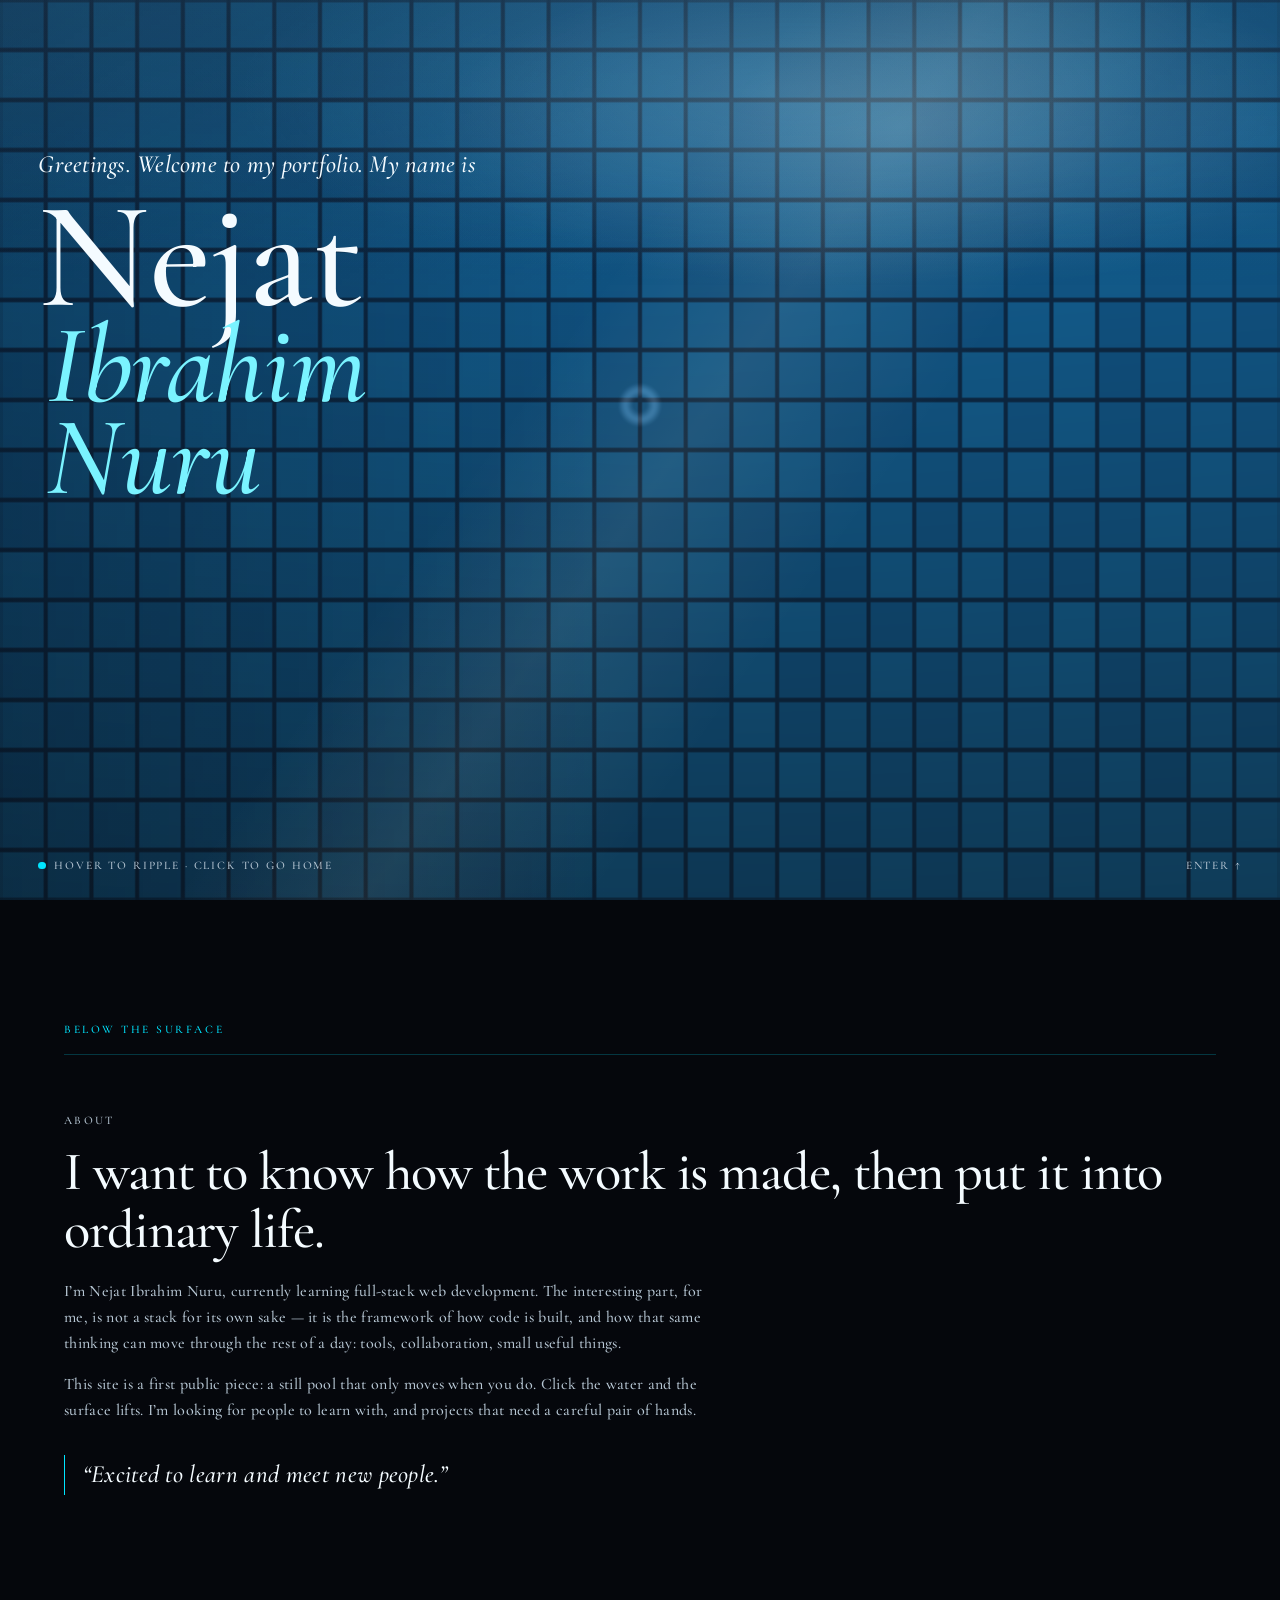
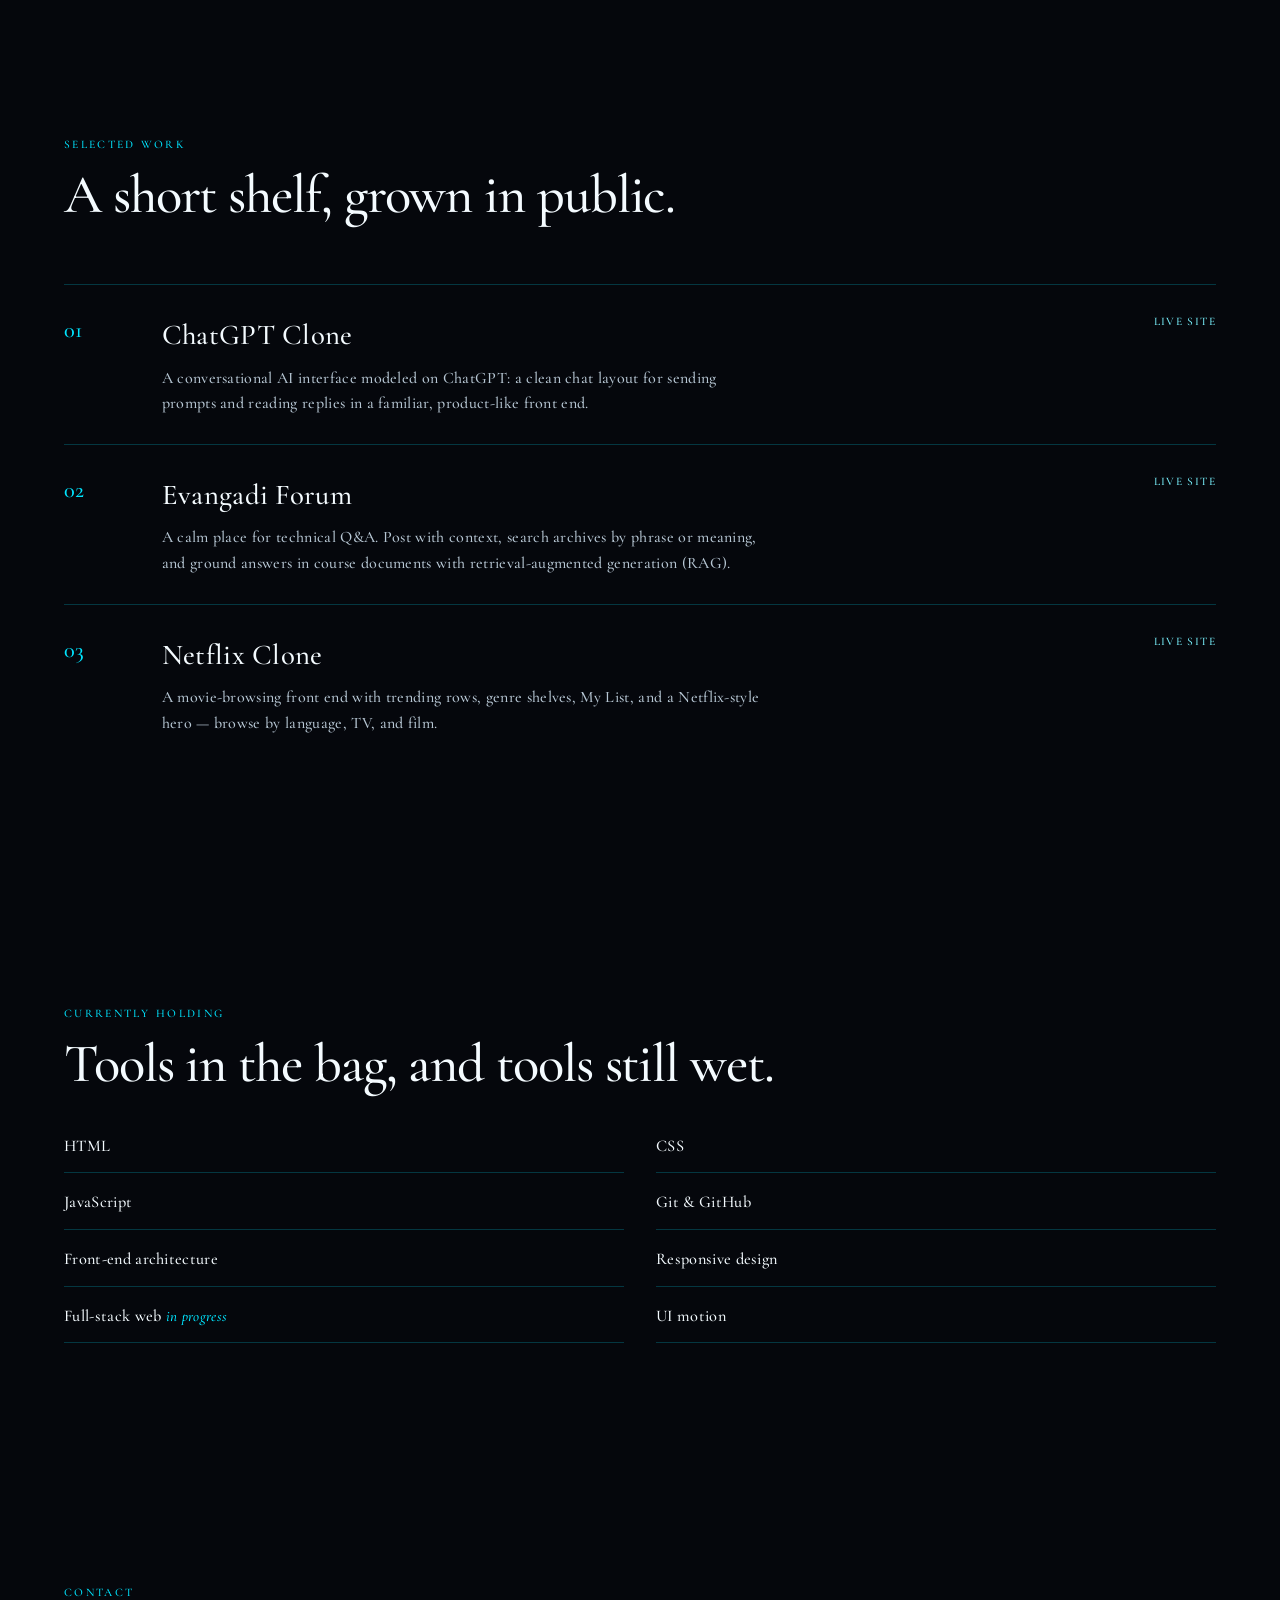
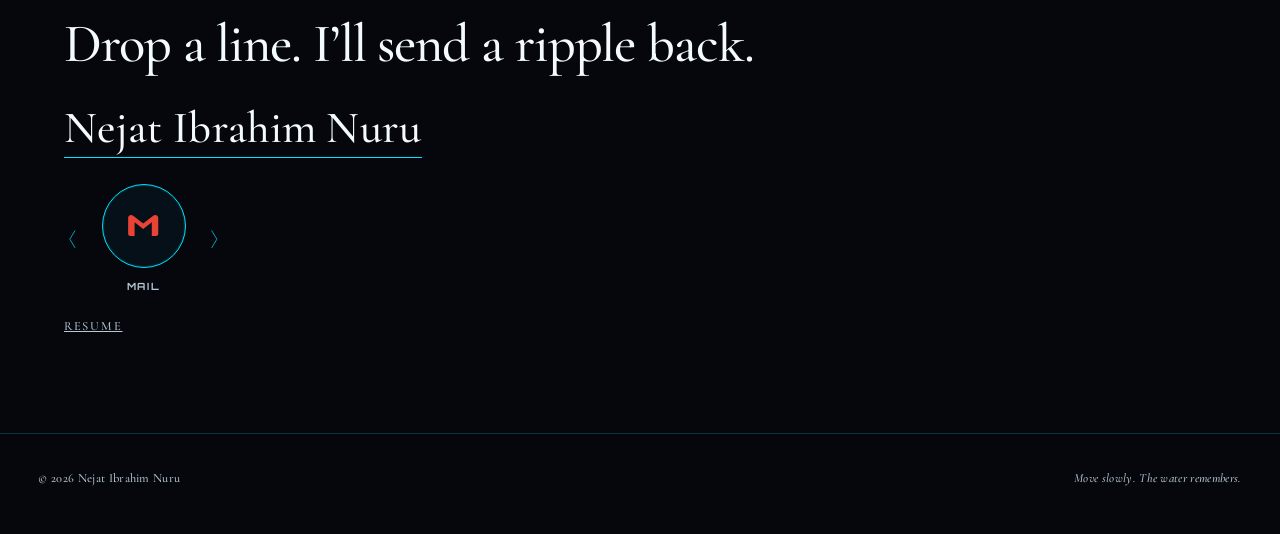
==== commit 6b671cc4: "Personalize Nejat copy: contact info, pool water features, remove Telegram - Set email to nejma99@gm" ====
--- a/index.html
+++ b/index.html
@@ -229,7 +229,7 @@
             </button>
             <div class="contact-viewport">
               <div class="contact-track">
-            <a class="contact-orb contact-orb--mail is-active" href="mailto:firaoltsehaye183@gmail.com" aria-label="Email firaoltsehaye183@gmail.com">
+            <a class="contact-orb contact-orb--mail is-active" href="mailto:nejma99@gmail.com" aria-label="Email nejma99@gmail.com">
               <span class="contact-disc">
                 <span class="contact-orb-light" aria-hidden="true"></span>
                 <svg class="contact-orb-logo" viewBox="0 0 24 24" aria-hidden="true">
@@ -238,7 +238,7 @@
               </span>
               <span class="contact-orb-name">Mail</span>
             </a>
-            <a class="contact-orb contact-orb--phone" href="tel:+13017289573" aria-label="Call 301-728-9573" tabindex="-1" aria-hidden="true">
+            <a class="contact-orb contact-orb--phone" href="tel:+12029107687" aria-label="Call 202-910-7687" tabindex="-1" aria-hidden="true">
               <span class="contact-disc">
                 <span class="contact-orb-light" aria-hidden="true"></span>
                 <svg class="contact-orb-logo" viewBox="0 0 24 24" aria-hidden="true">
@@ -247,16 +247,7 @@
               </span>
               <span class="contact-orb-name">Phone</span>
             </a>
-            <a class="contact-orb contact-orb--telegram" href="https://t.me/Truthabove" target="_blank" rel="noopener noreferrer" aria-label="Telegram @Truthabove" tabindex="-1" aria-hidden="true">
-              <span class="contact-disc">
-                <span class="contact-orb-light" aria-hidden="true"></span>
-                <svg class="contact-orb-logo" viewBox="0 0 24 24" aria-hidden="true">
-                  <path fill="currentColor" d="M21.5 3.6 2.7 10.8c-1 .4-1 1.2-.2 1.5l4.8 1.5 1.8 5.6c.2.7.8.9 1.3.4l2.6-2.8 4.9 3.6c.9.6 1.6.3 1.8-.8L22.8 4.9c.3-1.2-.4-1.7-1.3-1.3Z"/>
-                </svg>
-              </span>
-              <span class="contact-orb-name">Telegram</span>
-            </a>
-            <a class="contact-orb contact-orb--github" href="https://github.com/" target="_blank" rel="noopener noreferrer" aria-label="GitHub" tabindex="-1" aria-hidden="true">
+            <a class="contact-orb contact-orb--github" href="https://github.com/nejatnuru333-star/gpt-clone" target="_blank" rel="noopener noreferrer" aria-label="GitHub nejatnuru333-star/gpt-clone" tabindex="-1" aria-hidden="true">
               <span class="contact-disc">
                 <span class="contact-orb-light" aria-hidden="true"></span>
                 <svg class="contact-orb-logo" viewBox="0 0 24 24" aria-hidden="true">
--- a/css/styles.css
+++ b/css/styles.css
@@ -175,6 +175,7 @@
   cursor: pointer;
   transform: translateY(0);
   transition: transform 1.05s cubic-bezier(0.76, 0, 0.18, 1);
+  background: #052a3a;
 }
 
 body.is-entered .splash {
@@ -211,10 +212,25 @@
   display: block;
 }
 
+.splash::after {
+  content: "";
+  position: absolute;
+  inset: 0;
+  z-index: 1;
+  pointer-events: none;
+  background:
+    radial-gradient(ellipse 58% 30% at 70% 14%, rgba(210, 245, 255, 0.16), transparent 62%),
+    linear-gradient(125deg, transparent 42%, rgba(255, 225, 170, 0.07) 52%, transparent 64%),
+    linear-gradient(180deg, rgba(120, 205, 255, 0.09) 0%, transparent 30%);
+  mix-blend-mode: screen;
+}
+
 .hero-shade {
   position: absolute;
   inset: 0;
+  z-index: 1;
   background:
+    radial-gradient(ellipse 75% 38% at 62% 10%, rgba(170, 225, 255, 0.14), transparent 58%),
     linear-gradient(180deg, rgba(5, 10, 20, 0.22), transparent 32%),
     linear-gradient(90deg, rgba(5, 10, 20, 0.28), transparent 48%);
   pointer-events: none;
@@ -667,7 +683,7 @@
   align-items: center;
   overflow: hidden;
   padding: 6.5rem var(--pad) 4rem;
-  background: #031018;
+  background: #031820;
 }
 
 .water-home {
@@ -681,6 +697,7 @@
   z-index: 1;
   pointer-events: none;
   background:
+    radial-gradient(ellipse 62% 34% at 68% 16%, rgba(165, 230, 255, 0.12), transparent 60%),
     linear-gradient(180deg, rgba(2, 8, 14, 0.52) 0%, rgba(2, 8, 14, 0.22) 42%, rgba(2, 8, 14, 0.6) 100%),
     radial-gradient(ellipse 70% 60% at 50% 40%, transparent 18%, rgba(2, 10, 16, 0.42) 100%);
 }
